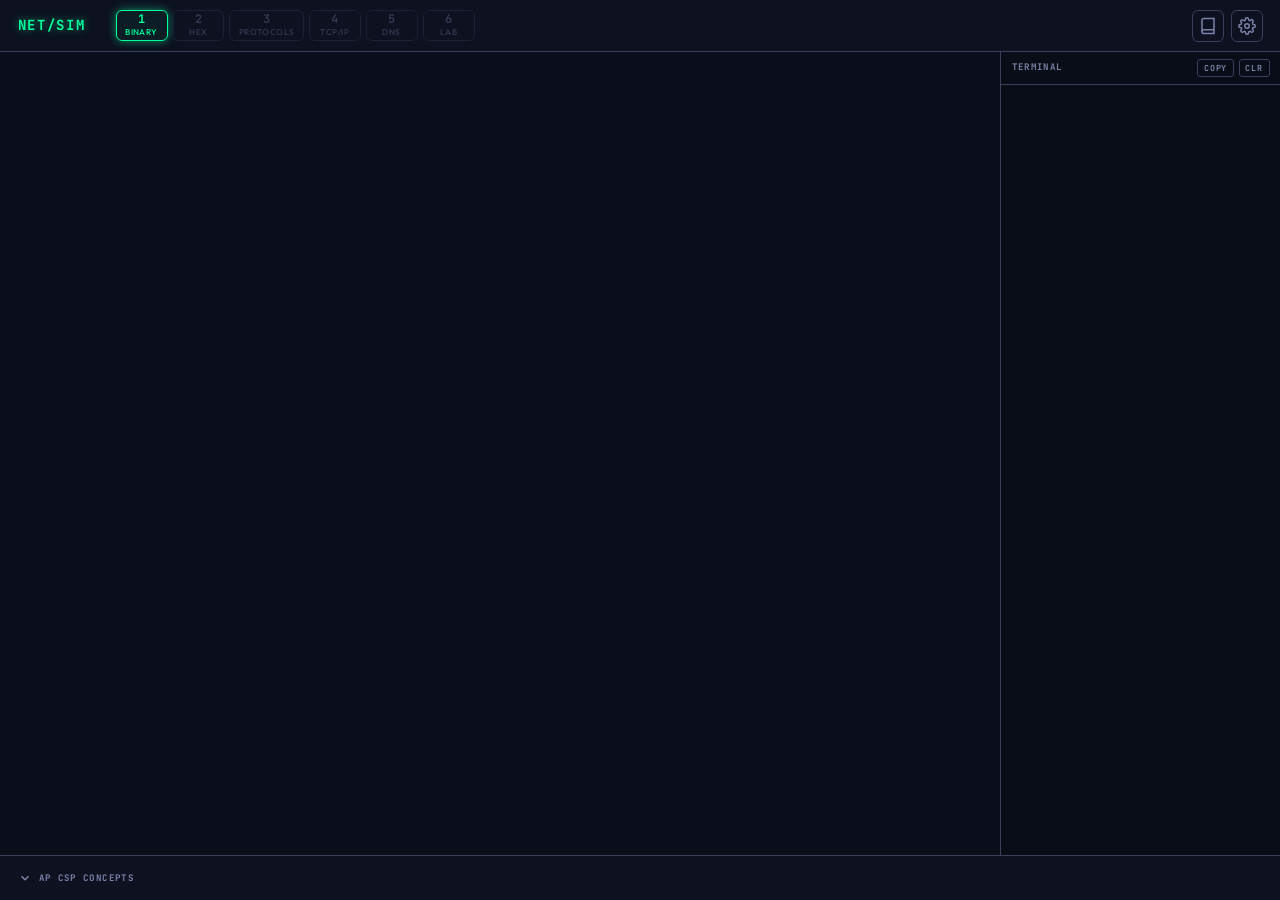
==== index.html @ 700b933f "first commit" ====
<!DOCTYPE html>
<html lang="en">
<head>
  <meta charset="UTF-8" />
  <meta name="viewport" content="width=device-width, initial-scale=1.0" />
  <title>NET/SIM — AP CSP Internet Simulator</title>
  <link rel="preconnect" href="https://fonts.googleapis.com" />
  <link rel="preconnect" href="https://fonts.gstatic.com" crossorigin />
  <link href="https://fonts.googleapis.com/css2?family=JetBrains+Mono:wght@400;500;700&family=Outfit:wght@400;500;600;700&display=swap" rel="stylesheet" />
  <link rel="stylesheet" href="styles/base.css" />
  <link rel="stylesheet" href="styles/layout.css" />
  <link rel="stylesheet" href="styles/components.css" />
  <link rel="stylesheet" href="styles/levels.css" />
</head>
<body>

  <!-- ── TOP NAV ───────────────────────────────────────────── -->
  <header id="app-nav">
    <div class="nav-brand">NET/SIM</div>

    <nav class="level-nav" aria-label="Levels">
      <button class="level-btn active" data-level="1" aria-label="Level 1: Binary Wire">
        <span class="level-num">1</span>
        <span class="level-name">Binary</span>
      </button>
      <button class="level-btn locked" data-level="2" aria-label="Level 2: Hex Encoding">
        <span class="level-num">2</span>
        <span class="level-name">Hex</span>
      </button>
      <button class="level-btn locked" data-level="3" aria-label="Level 3: Protocols">
        <span class="level-num">3</span>
        <span class="level-name">Protocols</span>
      </button>
      <button class="level-btn locked" data-level="4" aria-label="Level 4: TCP/IP">
        <span class="level-num">4</span>
        <span class="level-name">TCP/IP</span>
      </button>
      <button class="level-btn locked" data-level="5" aria-label="Level 5: DNS">
        <span class="level-num">5</span>
        <span class="level-name">DNS</span>
      </button>
      <button class="level-btn locked" data-level="6" aria-label="Level 6: Multiplayer Lab">
        <span class="level-num">6</span>
        <span class="level-name">Lab</span>
      </button>
    </nav>

    <div class="nav-actions">
      <button id="glossary-btn" class="icon-btn" title="AP Vocabulary Glossary" aria-label="Open glossary">
        <svg width="18" height="18" viewBox="0 0 24 24" fill="none" stroke="currentColor" stroke-width="2">
          <path d="M4 19.5A2.5 2.5 0 0 1 6.5 17H20"/>
          <path d="M6.5 2H20v20H6.5A2.5 2.5 0 0 1 4 19.5v-15A2.5 2.5 0 0 1 6.5 2z"/>
        </svg>
      </button>
      <button id="settings-btn" class="icon-btn" title="Settings" aria-label="Open settings">
        <svg width="18" height="18" viewBox="0 0 24 24" fill="none" stroke="currentColor" stroke-width="2">
          <circle cx="12" cy="12" r="3"/>
          <path d="M19.4 15a1.65 1.65 0 0 0 .33 1.82l.06.06a2 2 0 0 1-2.83 2.83l-.06-.06a1.65 1.65 0 0 0-1.82-.33 1.65 1.65 0 0 0-1 1.51V21a2 2 0 0 1-4 0v-.09A1.65 1.65 0 0 0 9 19.4a1.65 1.65 0 0 0-1.82.33l-.06.06a2 2 0 0 1-2.83-2.83l.06-.06A1.65 1.65 0 0 0 4.68 15a1.65 1.65 0 0 0-1.51-1H3a2 2 0 0 1 0-4h.09A1.65 1.65 0 0 0 4.6 9a1.65 1.65 0 0 0-.33-1.82l-.06-.06a2 2 0 0 1 2.83-2.83l.06.06A1.65 1.65 0 0 0 9 4.68a1.65 1.65 0 0 0 1-1.51V3a2 2 0 0 1 4 0v.09a1.65 1.65 0 0 0 1 1.51 1.65 1.65 0 0 0 1.82-.33l.06-.06a2 2 0 0 1 2.83 2.83l-.06.06A1.65 1.65 0 0 0 19.4 9a1.65 1.65 0 0 0 1.51 1H21a2 2 0 0 1 0 4h-.09a1.65 1.65 0 0 0-1.51 1z"/>
        </svg>
      </button>
    </div>
  </header>

  <!-- ── MAIN AREA ──────────────────────────────────────────── -->
  <main id="app-main">

    <!-- Level canvas — level modules render into this -->
    <section id="level-canvas" aria-live="polite"></section>

    <!-- Terminal panel -->
    <aside id="terminal-panel" aria-label="Event terminal">
      <div class="terminal-header">
        <span class="terminal-title">TERMINAL</span>
        <div class="terminal-actions">
          <button id="terminal-copy" class="term-btn" title="Copy log" aria-label="Copy terminal log">COPY</button>
          <button id="terminal-clear" class="term-btn" title="Clear log" aria-label="Clear terminal log">CLR</button>
        </div>
      </div>
      <div id="terminal-output" role="log" aria-live="polite" aria-label="Terminal output"></div>
    </aside>

  </main>

  <!-- ── CONCEPT PANEL ──────────────────────────────────────── -->
  <footer id="concept-panel" aria-label="AP CSP Concepts">
    <button id="concept-toggle" aria-expanded="false" aria-controls="concept-body">
      <svg class="chevron" width="14" height="14" viewBox="0 0 24 24" fill="none" stroke="currentColor" stroke-width="2.5">
        <polyline points="6 9 12 15 18 9"/>
      </svg>
      <span>AP CSP CONCEPTS</span>
    </button>
    <div id="concept-body" hidden>
      <div id="concept-content"></div>
      <div id="reflection-prompt" hidden>
        <div class="reflection-label">REFLECTION</div>
        <p id="reflection-text"></p>
      </div>
    </div>
  </footer>

  <!-- ── GLOSSARY MODAL ─────────────────────────────────────── -->
  <div id="glossary-modal" class="modal" role="dialog" aria-modal="true" aria-label="AP Vocabulary Glossary" hidden>
    <div class="modal-backdrop"></div>
    <div class="modal-box">
      <div class="modal-header">
        <h2>AP VOCAB GLOSSARY</h2>
        <button class="modal-close" aria-label="Close glossary">&times;</button>
      </div>
      <div class="modal-search">
        <input type="search" id="glossary-search" placeholder="Search terms..." autocomplete="off" />
      </div>
      <div id="glossary-list" class="glossary-list"></div>
    </div>
  </div>

  <!-- ── SETTINGS MODAL ────────────────────────────────────── -->
  <div id="settings-modal" class="modal" role="dialog" aria-modal="true" aria-label="Settings" hidden>
    <div class="modal-backdrop"></div>
    <div class="modal-box modal-box--sm">
      <div class="modal-header">
        <h2>SETTINGS</h2>
        <button class="modal-close" aria-label="Close settings">&times;</button>
      </div>
      <div class="settings-body">
        <div class="settings-row">
          <div>
            <div class="settings-label">Reset Progress</div>
            <div class="settings-desc">Clears all completed levels and returns to Level 1. Cannot be undone.</div>
          </div>
          <button id="reset-progress-btn" class="btn btn--danger">Reset</button>
        </div>
      </div>
    </div>
  </div>

  <!-- ── LEVEL 6 JOIN MODAL ─────────────────────────────────── -->
  <div id="join-modal" class="modal" role="dialog" aria-modal="true" aria-label="Join Room" hidden>
    <div class="modal-backdrop"></div>
    <div class="modal-box modal-box--sm">
      <div class="modal-header">
        <h2>JOIN ROOM</h2>
      </div>
      <div class="settings-body">
        <label class="field-label" for="join-name">Display Name</label>
        <input type="text" id="join-name" class="field-input" placeholder="Your name" maxlength="20" autocomplete="off" />
        <label class="field-label" for="join-code">Room Code</label>
        <input type="text" id="join-code" class="field-input" placeholder="Enter code from board" maxlength="10" autocomplete="off" style="text-transform:uppercase" />
        <button id="join-submit" class="btn btn--primary" style="margin-top:1rem;width:100%">Join Room</button>
        <p id="join-error" class="field-error" hidden></p>
      </div>
    </div>
  </div>

  <script type="module" src="js/app.js"></script>
</body>
</html>
---- styles/base.css ----
/* ── CSS Custom Properties ──────────────────────────────── */
:root {
  /* Colors */
  --bg:          #0a0e1a;
  --green:       #00ff9d;
  --blue:        #00b4ff;
  --red:         #ff4d6d;
  --amber:       #ffb347;
  --yellow:      #ffe066;
  --gray-muted:  #3a3f5c;
  --text:        #e8eaf6;
  --text-muted:  #7b82a8;

  /* Glow variants */
  --green-glow:  0 0 8px #00ff9d88;
  --blue-glow:   0 0 8px #00b4ff88;
  --red-glow:    0 0 8px #ff4d6d88;

  /* Typography */
  --font-mono: 'JetBrains Mono', 'Courier New', monospace;
  --font-ui:   'Outfit', system-ui, sans-serif;

  /* Spacing */
  --nav-h:      52px;
  --term-w:     280px;
  --concept-h:  44px;   /* collapsed height */
  --radius:     6px;
  --radius-lg:  10px;
}

/* ── Reset ───────────────────────────────────────────────── */
*, *::before, *::after { box-sizing: border-box; margin: 0; padding: 0; }

html, body {
  height: 100%;
  background: var(--bg);
  color: var(--text);
  font-family: var(--font-ui);
  font-size: 14px;
  line-height: 1.5;
  overflow: hidden;
}

button {
  font-family: var(--font-ui);
  cursor: pointer;
  border: none;
  background: none;
  color: inherit;
}

input, textarea, select {
  font-family: var(--font-mono);
  color: var(--text);
  background: transparent;
  border: none;
  outline: none;
}

input::placeholder { color: var(--text-muted); }

svg { display: block; }

/* ── Scrollbar ──────────────────────────────────────────── */
::-webkit-scrollbar { width: 6px; height: 6px; }
::-webkit-scrollbar-track { background: transparent; }
::-webkit-scrollbar-thumb { background: var(--gray-muted); border-radius: 3px; }
::-webkit-scrollbar-thumb:hover { background: var(--text-muted); }

/* ── Focus visible ───────────────────────────────────────── */
:focus-visible {
  outline: 2px solid var(--blue);
  outline-offset: 2px;
}
---- styles/layout.css ----
/* ── App Shell Grid ──────────────────────────────────────── */

#app-nav {
  position: fixed;
  top: 0; left: 0; right: 0;
  height: var(--nav-h);
  z-index: 100;
  display: flex;
  align-items: center;
  gap: 1rem;
  padding: 0 1.25rem;
  background: #0d1120;
  border-bottom: 1px solid var(--gray-muted);
}

.nav-brand {
  font-family: var(--font-mono);
  font-size: 1rem;
  font-weight: 700;
  color: var(--green);
  letter-spacing: 0.12em;
  text-shadow: var(--green-glow);
  white-space: nowrap;
  min-width: 6rem;
}

/* ── Level nav buttons ──────────────────────────────────── */
.level-nav {
  display: flex;
  gap: 0.35rem;
  flex: 1;
}

.level-btn {
  display: flex;
  flex-direction: column;
  align-items: center;
  justify-content: center;
  gap: 1px;
  padding: 0.25rem 0.6rem;
  border-radius: var(--radius);
  border: 1px solid var(--gray-muted);
  background: transparent;
  transition: border-color 0.15s, background 0.15s, color 0.15s;
  min-width: 52px;
  color: var(--text-muted);
}

.level-btn .level-num {
  font-family: var(--font-mono);
  font-size: 0.85rem;
  font-weight: 700;
  line-height: 1;
}

.level-btn .level-name {
  font-size: 0.6rem;
  font-weight: 500;
  letter-spacing: 0.05em;
  text-transform: uppercase;
}

.level-btn.locked {
  opacity: 0.35;
  cursor: not-allowed;
}

.level-btn.unlocked {
  color: var(--text);
  border-color: #4a5080;
}

.level-btn.unlocked:hover {
  border-color: var(--blue);
  color: var(--blue);
  background: #00b4ff0f;
}

.level-btn.active {
  color: var(--green);
  border-color: var(--green);
  background: #00ff9d0d;
  box-shadow: var(--green-glow);
}

.level-btn.completed .level-num::after {
  content: '✓';
  font-size: 0.55rem;
  vertical-align: super;
  margin-left: 1px;
  color: var(--green);
}

/* ── Nav actions ────────────────────────────────────────── */
.nav-actions {
  display: flex;
  align-items: center;
  gap: 0.5rem;
  margin-left: auto;
}

.icon-btn {
  display: flex;
  align-items: center;
  justify-content: center;
  width: 32px; height: 32px;
  border-radius: var(--radius);
  border: 1px solid var(--gray-muted);
  color: var(--text-muted);
  transition: border-color 0.15s, color 0.15s;
}

.icon-btn:hover {
  border-color: var(--blue);
  color: var(--blue);
}

/* ── Main area ──────────────────────────────────────────── */
#app-main {
  position: fixed;
  top: var(--nav-h);
  left: 0; right: 0;
  bottom: var(--concept-h);
  display: grid;
  grid-template-columns: 1fr var(--term-w);
}

/* ── Level canvas ───────────────────────────────────────── */
#level-canvas {
  overflow: auto;
  padding: 1.5rem;
  display: flex;
  flex-direction: column;
  min-width: 0;
}

/* ── Terminal panel ─────────────────────────────────────── */
#terminal-panel {
  display: flex;
  flex-direction: column;
  border-left: 1px solid var(--gray-muted);
  background: #090d17;
  overflow: hidden;
}

.terminal-header {
  display: flex;
  align-items: center;
  justify-content: space-between;
  padding: 0.5rem 0.75rem;
  border-bottom: 1px solid var(--gray-muted);
  flex-shrink: 0;
}

.terminal-title {
  font-family: var(--font-mono);
  font-size: 0.65rem;
  font-weight: 700;
  letter-spacing: 0.15em;
  color: var(--text-muted);
}

.terminal-actions {
  display: flex;
  gap: 0.35rem;
}

.term-btn {
  font-family: var(--font-mono);
  font-size: 0.6rem;
  font-weight: 700;
  letter-spacing: 0.1em;
  color: var(--text-muted);
  padding: 0.15rem 0.4rem;
  border-radius: 3px;
  border: 1px solid var(--gray-muted);
  transition: color 0.15s, border-color 0.15s;
}

.term-btn:hover {
  color: var(--text);
  border-color: var(--text-muted);
}

#terminal-output {
  flex: 1;
  overflow-y: auto;
  padding: 0.5rem 0;
  font-family: var(--font-mono);
  font-size: 0.72rem;
  line-height: 1.6;
}

.term-line {
  padding: 0.05rem 0.75rem;
  display: flex;
  gap: 0.5rem;
  align-items: baseline;
}

.term-line--success { color: var(--green); }
.term-line--info    { color: var(--blue); }
.term-line--warn    { color: var(--yellow); }
.term-line--error   { color: var(--red); }
.term-line--muted   { color: var(--text-muted); }

.term-ts {
  color: var(--gray-muted);
  flex-shrink: 0;
  font-size: 0.65rem;
}

/* ── Concept panel (footer) ─────────────────────────────── */
#concept-panel {
  position: fixed;
  bottom: 0; left: 0; right: 0;
  z-index: 90;
  background: #0d1120;
  border-top: 1px solid var(--gray-muted);
  transition: height 0.2s ease;
}

#concept-toggle {
  display: flex;
  align-items: center;
  gap: 0.5rem;
  width: 100%;
  height: var(--concept-h);
  padding: 0 1.25rem;
  font-family: var(--font-mono);
  font-size: 0.65rem;
  font-weight: 700;
  letter-spacing: 0.15em;
  color: var(--text-muted);
  transition: color 0.15s;
}

#concept-toggle:hover { color: var(--text); }

#concept-toggle .chevron {
  transition: transform 0.2s ease;
  flex-shrink: 0;
}

#concept-toggle[aria-expanded="true"] .chevron {
  transform: rotate(180deg);
}

#concept-body {
  padding: 0.75rem 1.25rem 1rem;
  max-height: 240px;
  overflow-y: auto;
  border-top: 1px solid var(--gray-muted);
}

#concept-content {
  display: flex;
  flex-direction: column;
  gap: 0.35rem;
}

.concept-ek {
  display: flex;
  gap: 0.75rem;
  align-items: baseline;
}

.concept-ek-code {
  font-family: var(--font-mono);
  font-size: 0.65rem;
  font-weight: 700;
  color: var(--blue);
  white-space: nowrap;
  flex-shrink: 0;
  min-width: 7rem;
}

.concept-ek-text {
  font-size: 0.8rem;
  color: var(--text-muted);
}

#reflection-prompt {
  margin-top: 1rem;
  padding: 0.75rem 1rem;
  border-left: 3px solid var(--green);
  background: #00ff9d08;
  border-radius: 0 var(--radius) var(--radius) 0;
}

.reflection-label {
  font-family: var(--font-mono);
  font-size: 0.6rem;
  font-weight: 700;
  letter-spacing: 0.15em;
  color: var(--green);
  margin-bottom: 0.35rem;
}

#reflection-text {
  font-size: 0.82rem;
  color: var(--text);
  line-height: 1.55;
}
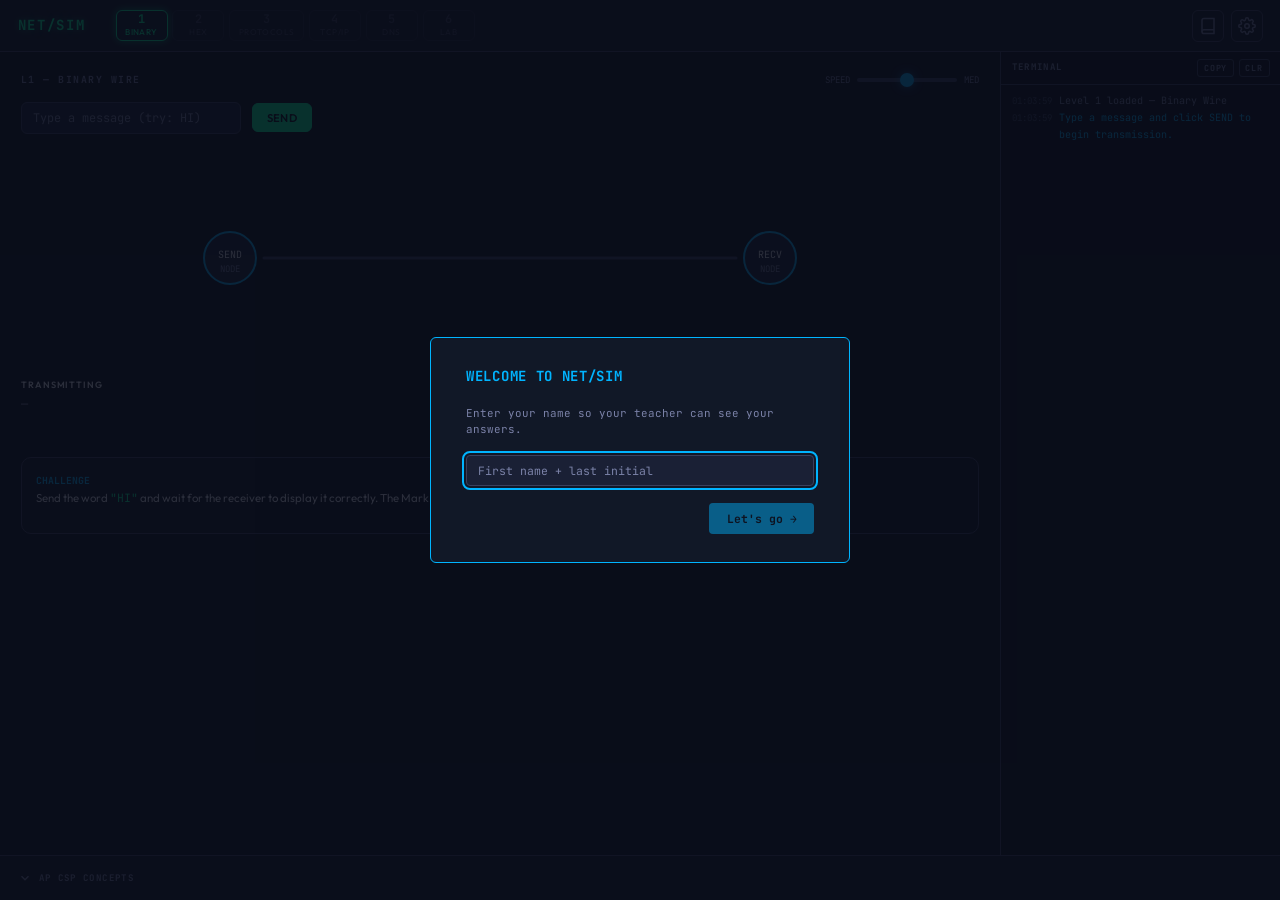
==== commit fe974804: "Add dashboard password protection and enhance user identity management - Introduced a password requi" ====
--- a/index.html
+++ b/index.html
@@ -124,6 +124,20 @@
       <div class="settings-body">
         <div class="settings-row">
           <div>
+            <div class="settings-label">Your Name</div>
+            <div class="settings-desc">Shown to your teacher alongside your answers.</div>
+          </div>
+          <div style="display:flex;gap:0.5rem;align-items:center">
+            <input id="settings-name-input" type="text" maxlength="32"
+              placeholder="First name + last initial"
+              style="background:#1a2035;border:1px solid var(--gray-muted);border-radius:4px;
+                     padding:0.35rem 0.6rem;color:var(--text);font-family:var(--font-mono);
+                     font-size:0.75rem;width:160px" />
+            <button id="update-name-btn" class="btn">Update</button>
+          </div>
+        </div>
+        <div class="settings-row">
+          <div>
             <div class="settings-label">Reset Progress</div>
             <div class="settings-desc">Clears all completed levels and returns to Level 1. Cannot be undone.</div>
           </div>
--- a/styles/components.css
+++ b/styles/components.css
@@ -0,0 +1,527 @@
+/* ── Buttons ─────────────────────────────────────────────── */
+.btn {
+  font-family: var(--font-ui);
+  font-size: 0.8rem;
+  font-weight: 600;
+  letter-spacing: 0.04em;
+  padding: 0.45rem 1rem;
+  border-radius: var(--radius);
+  border: 1px solid transparent;
+  transition: background 0.15s, border-color 0.15s, box-shadow 0.15s, opacity 0.15s;
+}
+
+.btn--primary {
+  background: var(--green);
+  color: #0a0e1a;
+  border-color: var(--green);
+}
+.btn--primary:hover {
+  background: #33ffb4;
+  box-shadow: var(--green-glow);
+}
+
+.btn--secondary {
+  background: transparent;
+  color: var(--blue);
+  border-color: var(--blue);
+}
+.btn--secondary:hover {
+  background: #00b4ff0f;
+  box-shadow: var(--blue-glow);
+}
+
+.btn--danger {
+  background: transparent;
+  color: var(--red);
+  border-color: var(--red);
+}
+.btn--danger:hover {
+  background: #ff4d6d0f;
+  box-shadow: var(--red-glow);
+}
+
+.btn--ghost {
+  background: transparent;
+  color: var(--text-muted);
+  border-color: var(--gray-muted);
+}
+.btn--ghost:hover {
+  color: var(--text);
+  border-color: var(--text-muted);
+}
+
+.btn:disabled {
+  opacity: 0.35;
+  cursor: not-allowed;
+  pointer-events: none;
+}
+
+/* ── Modals ──────────────────────────────────────────────── */
+.modal {
+  position: fixed;
+  inset: 0;
+  z-index: 200;
+  display: flex;
+  align-items: center;
+  justify-content: center;
+}
+
+.modal[hidden] { display: none; }
+
+.modal-backdrop {
+  position: absolute;
+  inset: 0;
+  background: #00000088;
+  backdrop-filter: blur(3px);
+}
+
+.modal-box {
+  position: relative;
+  z-index: 1;
+  background: #111827;
+  border: 1px solid var(--gray-muted);
+  border-radius: var(--radius-lg);
+  width: min(90vw, 680px);
+  max-height: 80vh;
+  display: flex;
+  flex-direction: column;
+  overflow: hidden;
+}
+
+.modal-box--sm {
+  width: min(90vw, 400px);
+}
+
+.modal-header {
+  display: flex;
+  align-items: center;
+  justify-content: space-between;
+  padding: 1rem 1.25rem 0.75rem;
+  border-bottom: 1px solid var(--gray-muted);
+  flex-shrink: 0;
+}
+
+.modal-header h2 {
+  font-family: var(--font-mono);
+  font-size: 0.8rem;
+  font-weight: 700;
+  letter-spacing: 0.15em;
+  color: var(--text);
+}
+
+.modal-close {
+  font-size: 1.4rem;
+  color: var(--text-muted);
+  line-height: 1;
+  transition: color 0.15s;
+}
+.modal-close:hover { color: var(--text); }
+
+/* ── Glossary modal ─────────────────────────────────────── */
+.modal-search {
+  padding: 0.75rem 1.25rem;
+  border-bottom: 1px solid var(--gray-muted);
+  flex-shrink: 0;
+}
+
+.modal-search input {
+  width: 100%;
+  background: #1a2035;
+  border: 1px solid var(--gray-muted);
+  border-radius: var(--radius);
+  padding: 0.45rem 0.75rem;
+  font-family: var(--font-mono);
+  font-size: 0.8rem;
+  color: var(--text);
+  transition: border-color 0.15s;
+}
+.modal-search input:focus { border-color: var(--blue); }
+
+.glossary-list {
+  overflow-y: auto;
+  padding: 0.75rem 0;
+  flex: 1;
+}
+
+.glossary-item {
+  padding: 0.6rem 1.25rem;
+  border-bottom: 1px solid #1e2540;
+  transition: background 0.1s;
+}
+.glossary-item:last-child { border-bottom: none; }
+.glossary-item:hover { background: #141b2d; }
+
+.glossary-term {
+  font-family: var(--font-mono);
+  font-size: 0.78rem;
+  font-weight: 700;
+  color: var(--green);
+  margin-bottom: 0.2rem;
+}
+
+.glossary-def {
+  font-size: 0.78rem;
+  color: var(--text-muted);
+  line-height: 1.5;
+}
+
+.glossary-level {
+  font-family: var(--font-mono);
+  font-size: 0.6rem;
+  color: var(--blue);
+  margin-top: 0.25rem;
+}
+
+/* ── Settings body ──────────────────────────────────────── */
+.settings-body {
+  padding: 1rem 1.25rem 1.25rem;
+  display: flex;
+  flex-direction: column;
+  gap: 0.75rem;
+}
+
+.settings-row {
+  display: flex;
+  align-items: center;
+  justify-content: space-between;
+  gap: 1rem;
+}
+
+.settings-label {
+  font-size: 0.82rem;
+  font-weight: 600;
+  color: var(--text);
+  margin-bottom: 0.2rem;
+}
+
+.settings-desc {
+  font-size: 0.75rem;
+  color: var(--text-muted);
+  line-height: 1.45;
+}
+
+/* ── Form fields ────────────────────────────────────────── */
+.field-label {
+  display: block;
+  font-family: var(--font-mono);
+  font-size: 0.65rem;
+  font-weight: 700;
+  letter-spacing: 0.12em;
+  color: var(--text-muted);
+  margin-bottom: 0.3rem;
+  text-transform: uppercase;
+}
+
+.field-input {
+  width: 100%;
+  background: #1a2035;
+  border: 1px solid var(--gray-muted);
+  border-radius: var(--radius);
+  padding: 0.5rem 0.75rem;
+  font-family: var(--font-mono);
+  font-size: 0.85rem;
+  color: var(--text);
+  transition: border-color 0.15s;
+}
+.field-input:focus { border-color: var(--blue); outline: none; }
+
+.field-error {
+  font-family: var(--font-mono);
+  font-size: 0.72rem;
+  color: var(--red);
+  margin-top: 0.25rem;
+}
+
+/* ── Level control strip ────────────────────────────────── */
+.level-controls {
+  display: flex;
+  align-items: center;
+  gap: 0.75rem;
+  flex-wrap: wrap;
+  margin-bottom: 1rem;
+}
+
+.level-title {
+  font-family: var(--font-mono);
+  font-size: 0.7rem;
+  font-weight: 700;
+  letter-spacing: 0.15em;
+  color: var(--text-muted);
+  text-transform: uppercase;
+  flex: 1;
+}
+
+/* ── Challenge answer box ───────────────────────────────── */
+.challenge-box {
+  margin-top: 1rem;
+  padding: 1rem;
+  border: 1px solid var(--gray-muted);
+  border-radius: var(--radius-lg);
+  background: #0d1220;
+}
+
+.challenge-prompt {
+  font-size: 0.82rem;
+  color: var(--text);
+  margin-bottom: 0.75rem;
+  line-height: 1.55;
+}
+
+.challenge-textarea {
+  width: 100%;
+  min-height: 80px;
+  resize: vertical;
+  background: #1a2035;
+  border: 1px solid var(--gray-muted);
+  border-radius: var(--radius);
+  padding: 0.6rem 0.75rem;
+  font-family: var(--font-mono);
+  font-size: 0.78rem;
+  color: var(--text);
+  line-height: 1.5;
+  transition: border-color 0.15s;
+}
+.challenge-textarea:focus { border-color: var(--blue); outline: none; }
+
+.challenge-actions {
+  display: flex;
+  align-items: center;
+  gap: 0.75rem;
+  margin-top: 0.75rem;
+}
+
+.challenge-feedback {
+  font-family: var(--font-mono);
+  font-size: 0.72rem;
+}
+.challenge-feedback--ok  { color: var(--green); }
+.challenge-feedback--err { color: var(--red); }
+
+/* ── Speed slider ───────────────────────────────────────── */
+.speed-control {
+  display: flex;
+  align-items: center;
+  gap: 0.5rem;
+}
+
+.speed-label {
+  font-family: var(--font-mono);
+  font-size: 0.65rem;
+  color: var(--text-muted);
+  white-space: nowrap;
+}
+
+input[type="range"] {
+  -webkit-appearance: none;
+  appearance: none;
+  width: 100px;
+  height: 4px;
+  background: var(--gray-muted);
+  border-radius: 2px;
+  outline: none;
+}
+input[type="range"]::-webkit-slider-thumb {
+  -webkit-appearance: none;
+  width: 14px; height: 14px;
+  border-radius: 50%;
+  background: var(--blue);
+  cursor: pointer;
+  box-shadow: var(--blue-glow);
+}
+
+/* ── Mark complete banner ───────────────────────────────── */
+.complete-banner {
+  display: flex;
+  align-items: center;
+  gap: 0.75rem;
+  padding: 0.75rem 1rem;
+  background: #00ff9d10;
+  border: 1px solid var(--green);
+  border-radius: var(--radius-lg);
+  margin-top: 1rem;
+}
+
+.complete-banner-icon {
+  font-size: 1.1rem;
+  color: var(--green);
+  flex-shrink: 0;
+}
+
+.complete-banner-text {
+  font-family: var(--font-mono);
+  font-size: 0.75rem;
+  font-weight: 700;
+  color: var(--green);
+  letter-spacing: 0.08em;
+}
+
+/* ── Callout ─────────────────────────────────────────────── */
+.callout {
+  padding: 0.6rem 0.85rem;
+  border-radius: var(--radius);
+  font-family: var(--font-mono);
+  font-size: 0.72rem;
+  line-height: 1.5;
+  border: 1px solid;
+}
+.callout--blue  { color: var(--blue);  border-color: var(--blue);  background: #00b4ff08; }
+.callout--green { color: var(--green); border-color: var(--green); background: #00ff9d08; }
+.callout--red   { color: var(--red);   border-color: var(--red);   background: #ff4d6d08; }
+.callout--amber { color: var(--amber); border-color: var(--amber); background: #ffb34708; }
+
+/* ── Checkbox ────────────────────────────────────────────── */
+.checkbox-label {
+  display: flex;
+  align-items: center;
+  gap: 0.5rem;
+  font-family: var(--font-mono);
+  font-size: 0.75rem;
+  color: var(--text);
+  cursor: pointer;
+  user-select: none;
+}
+
+input[type="checkbox"] {
+  -webkit-appearance: none;
+  appearance: none;
+  width: 14px; height: 14px;
+  border: 1px solid var(--gray-muted);
+  border-radius: 3px;
+  background: transparent;
+  cursor: pointer;
+  flex-shrink: 0;
+  position: relative;
+  transition: border-color 0.15s, background 0.15s;
+}
+
+input[type="checkbox"]:checked {
+  background: var(--blue);
+  border-color: var(--blue);
+}
+
+input[type="checkbox"]:checked::after {
+  content: '';
+  position: absolute;
+  left: 3px; top: 1px;
+  width: 6px; height: 9px;
+  border: 2px solid #0a0e1a;
+  border-top: none;
+  border-left: none;
+  transform: rotate(45deg);
+}
+
+/* ── Conversion table (L2/L3) ───────────────────────────── */
+.conv-table {
+  font-family: var(--font-mono);
+  font-size: 0.72rem;
+  border-collapse: collapse;
+  width: 100%;
+}
+
+.conv-table th {
+  padding: 0.35rem 0.75rem;
+  font-size: 0.6rem;
+  letter-spacing: 0.12em;
+  color: var(--text-muted);
+  text-transform: uppercase;
+  border-bottom: 1px solid var(--gray-muted);
+  text-align: left;
+}
+
+.conv-table td {
+  padding: 0.3rem 0.75rem;
+  border-bottom: 1px solid #1e2540;
+}
+
+.conv-table tr:last-child td { border-bottom: none; }
+.conv-table tr:hover td { background: #141b2d; }
+
+.conv-char { color: var(--text); }
+.conv-bin  { color: var(--blue); }
+.conv-hex  { color: var(--green); }
+.conv-dec  { color: var(--amber); }
+
+/* ── Presence list (L6) ─────────────────────────────────── */
+.presence-list {
+  display: flex;
+  flex-direction: column;
+  gap: 0.35rem;
+  padding: 0.5rem 0;
+}
+
+.presence-item {
+  display: flex;
+  align-items: center;
+  gap: 0.5rem;
+  padding: 0.3rem 0.75rem;
+  font-size: 0.75rem;
+}
+
+.presence-dot {
+  width: 7px; height: 7px;
+  border-radius: 50%;
+  background: var(--green);
+  box-shadow: var(--green-glow);
+  flex-shrink: 0;
+}
+.presence-dot--away { background: var(--yellow); box-shadow: none; }
+
+/* ── Node type selector (L6) ────────────────────────────── */
+.node-type-menu {
+  position: absolute;
+  z-index: 50;
+  background: #111827;
+  border: 1px solid var(--gray-muted);
+  border-radius: var(--radius-lg);
+  padding: 0.4rem;
+  display: flex;
+  flex-direction: column;
+  gap: 0.2rem;
+  min-width: 150px;
+  box-shadow: 0 8px 24px #00000066;
+}
+
+.node-type-opt {
+  display: flex;
+  align-items: center;
+  gap: 0.6rem;
+  padding: 0.45rem 0.75rem;
+  border-radius: var(--radius);
+  font-size: 0.78rem;
+  color: var(--text);
+  transition: background 0.1s;
+  cursor: pointer;
+}
+.node-type-opt:hover { background: #1e2849; }
+
+.node-type-icon {
+  font-size: 0.9rem;
+  width: 1.2rem;
+  text-align: center;
+}
+
+/* ── Context menu (L6) ──────────────────────────────────── */
+.ctx-menu {
+  position: absolute;
+  z-index: 60;
+  background: #111827;
+  border: 1px solid var(--gray-muted);
+  border-radius: var(--radius);
+  padding: 0.35rem;
+  min-width: 140px;
+  box-shadow: 0 8px 24px #00000066;
+}
+
+.ctx-item {
+  display: block;
+  width: 100%;
+  text-align: left;
+  padding: 0.4rem 0.75rem;
+  border-radius: 4px;
+  font-size: 0.78rem;
+  color: var(--text);
+  transition: background 0.1s;
+}
+.ctx-item:hover { background: #1e2849; }
+.ctx-item--danger { color: var(--red); }
+.ctx-item--danger:hover { background: #ff4d6d10; }
--- a/styles/levels.css
+++ b/styles/levels.css
@@ -0,0 +1,366 @@
+/* ── SVG Canvas ──────────────────────────────────────────── */
+.sim-svg {
+  width: 100%;
+  overflow: visible;
+  display: block;
+}
+
+/* ── Edges / wires ──────────────────────────────────────── */
+.edge {
+  stroke: var(--gray-muted);
+  stroke-linecap: round;
+  fill: none;
+  transition: stroke 0.3s;
+}
+
+.edge--active   { stroke: var(--green); }
+.edge--inactive { stroke: var(--gray-muted); }
+.edge--retrans  { stroke: var(--red); stroke-dasharray: 6 4; }
+.edge--low      { stroke-width: 1.5; }
+.edge--medium   { stroke-width: 2.5; }
+.edge--high     { stroke-width: 4; }
+
+.edge-hit-area {
+  stroke: transparent;
+  stroke-width: 16;
+  fill: none;
+  cursor: pointer;
+}
+
+/* Wire glow — applied briefly during L1 bit=1 transmission */
+.wire--glow {
+  stroke: var(--green);
+  filter: drop-shadow(0 0 4px var(--green));
+  transition: stroke 0.08s, filter 0.08s;
+}
+
+/* ── Nodes ───────────────────────────────────────────────── */
+.node-group { cursor: pointer; }
+
+/* Circle (end device) */
+.node-circle {
+  fill: #1a2035;
+  stroke: var(--blue);
+  stroke-width: 2;
+  transition: stroke 0.3s, fill 0.3s;
+  r: 26;
+}
+
+/* Hexagon (router) */
+.node-hex {
+  fill: #1a2035;
+  stroke: var(--blue);
+  stroke-width: 2;
+  transition: stroke 0.3s, fill 0.3s;
+}
+
+/* Diamond (DNS) */
+.node-diamond {
+  fill: #1a2035;
+  stroke: var(--blue);
+  stroke-width: 2;
+  transition: stroke 0.3s, fill 0.3s;
+}
+
+/* Rectangle (web server) */
+.node-rect {
+  fill: #1a2035;
+  stroke: var(--blue);
+  stroke-width: 2;
+  transition: stroke 0.3s, fill 0.3s;
+  rx: 5;
+}
+
+/* Active state */
+.node-group.node--active .node-circle,
+.node-group.node--active .node-hex,
+.node-group.node--active .node-diamond,
+.node-group.node--active .node-rect {
+  stroke: var(--green);
+  filter: drop-shadow(0 0 6px var(--green));
+}
+
+/* Killed state */
+.node-group.node--killed .node-circle,
+.node-group.node--killed .node-hex,
+.node-group.node--killed .node-diamond,
+.node-group.node--killed .node-rect {
+  fill: #2a0a10;
+  stroke: var(--red);
+}
+
+.node-group.node--killed .node-label {
+  fill: var(--red);
+}
+
+/* Kill X overlay */
+.node-kill-x {
+  stroke: var(--red);
+  stroke-width: 2.5;
+  opacity: 0;
+  transition: opacity 0.2s;
+}
+.node-group.node--killed .node-kill-x { opacity: 1; }
+
+/* Highlight (SPOF) */
+.node-group.node--spof .node-circle,
+.node-group.node--spof .node-hex {
+  stroke: var(--amber);
+  filter: drop-shadow(0 0 8px var(--amber));
+}
+
+/* Pulse animation for active nodes */
+@keyframes node-pulse {
+  0%   { opacity: 0.6; r: 30; }
+  100% { opacity: 0;   r: 42; }
+}
+
+.node-pulse-ring {
+  fill: none;
+  stroke: var(--green);
+  stroke-width: 1.5;
+  opacity: 0;
+  pointer-events: none;
+}
+
+.node-group.node--active .node-pulse-ring {
+  animation: node-pulse 1.8s ease-out infinite;
+}
+
+/* Node labels */
+.node-label {
+  fill: var(--text);
+  font-family: var(--font-mono);
+  font-size: 10px;
+  text-anchor: middle;
+  dominant-baseline: central;
+  pointer-events: none;
+  user-select: none;
+}
+
+.node-sublabel {
+  fill: var(--text-muted);
+  font-family: var(--font-mono);
+  font-size: 9px;
+  text-anchor: middle;
+  dominant-baseline: central;
+  pointer-events: none;
+  user-select: none;
+}
+
+/* ── Packets ──────────────────────────────────────────────── */
+.packet {
+  rx: 3;
+  width: 24px;
+  height: 24px;
+  transition: fill 0.1s;
+  pointer-events: none;
+}
+
+.packet--blue   { fill: var(--blue);  filter: drop-shadow(0 0 4px var(--blue)); }
+.packet--green  { fill: var(--green); filter: drop-shadow(0 0 4px var(--green)); }
+.packet--red    { fill: var(--red);   filter: drop-shadow(0 0 4px var(--red)); }
+.packet--yellow { fill: var(--yellow); filter: drop-shadow(0 0 4px var(--yellow)); }
+
+.packet-label {
+  fill: #0a0e1a;
+  font-family: var(--font-mono);
+  font-size: 7px;
+  font-weight: 700;
+  text-anchor: middle;
+  dominant-baseline: central;
+  pointer-events: none;
+  user-select: none;
+}
+
+/* Drop X animation */
+@keyframes packet-drop {
+  0%   { opacity: 1; transform: scale(1); }
+  50%  { opacity: 1; transform: scale(1.4); }
+  100% { opacity: 0; transform: scale(0.5); }
+}
+
+.packet-drop {
+  animation: packet-drop 0.45s ease-out forwards;
+}
+
+/* ── Flow dots on edges (L6) ────────────────────────────── */
+@keyframes flow-dot {
+  from { stroke-dashoffset: 20; }
+  to   { stroke-dashoffset: 0; }
+}
+
+.edge--flowing {
+  stroke-dasharray: 4 16;
+  animation: flow-dot 0.6s linear infinite;
+}
+
+/* ── Handshake callout overlay ──────────────────────────── */
+.handshake-callout {
+  position: absolute;
+  bottom: calc(100% + 8px);
+  left: 50%;
+  transform: translateX(-50%);
+  background: #0d1120;
+  border: 1px solid var(--blue);
+  border-radius: var(--radius);
+  padding: 0.5rem 0.75rem;
+  font-family: var(--font-mono);
+  font-size: 0.7rem;
+  color: var(--blue);
+  white-space: nowrap;
+  pointer-events: none;
+  z-index: 20;
+  opacity: 0;
+  transition: opacity 0.2s;
+}
+.handshake-callout.visible { opacity: 1; }
+
+/* ── Banner overlay (connection established, etc.) ──────── */
+.sim-banner {
+  position: absolute;
+  top: 50%;
+  left: 50%;
+  transform: translate(-50%, -50%);
+  background: #00ff9d15;
+  border: 1px solid var(--green);
+  border-radius: var(--radius-lg);
+  padding: 0.75rem 2rem;
+  font-family: var(--font-mono);
+  font-size: 0.8rem;
+  font-weight: 700;
+  color: var(--green);
+  letter-spacing: 0.08em;
+  text-align: center;
+  pointer-events: none;
+  z-index: 20;
+  animation: banner-in 0.3s ease-out;
+}
+
+@keyframes banner-in {
+  from { opacity: 0; transform: translate(-50%, -45%); }
+  to   { opacity: 1; transform: translate(-50%, -50%); }
+}
+
+/* ── Bit stream display (L1) ────────────────────────────── */
+.bit-stream {
+  font-family: var(--font-mono);
+  font-size: 0.85rem;
+  letter-spacing: 0.15em;
+  color: var(--text-muted);
+  min-height: 1.4em;
+  word-break: break-all;
+}
+
+.bit-stream .bit-1 { color: var(--green); }
+.bit-stream .bit-0 { color: var(--text-muted); }
+.bit-stream .bit-pending { color: var(--gray-muted); }
+
+/* ── Receiver panel ─────────────────────────────────────── */
+.receiver-display {
+  font-family: var(--font-mono);
+  font-size: 1.1rem;
+  color: var(--green);
+  letter-spacing: 0.1em;
+  min-height: 1.5em;
+  word-break: break-all;
+}
+
+/* ── DNS hop timing ─────────────────────────────────────── */
+.dns-hop-label {
+  font-family: var(--font-mono);
+  font-size: 9px;
+  fill: var(--text-muted);
+  text-anchor: middle;
+  pointer-events: none;
+}
+
+.dns-timing {
+  font-family: var(--font-mono);
+  font-size: 9px;
+  fill: var(--yellow);
+  text-anchor: middle;
+  pointer-events: none;
+}
+
+/* ── Fault tolerance result banner ──────────────────────── */
+.ft-banner--ok   { border-color: var(--green); background: #00ff9d10; color: var(--green); }
+.ft-banner--fail { border-color: var(--red);   background: #ff4d6d10; color: var(--red); }
+
+/* ── L6 canvas wrapper ──────────────────────────────────── */
+#l6-canvas-wrap {
+  position: relative;
+  flex: 1;
+  overflow: hidden;
+}
+
+#l6-svg {
+  width: 100%;
+  height: 100%;
+  cursor: crosshair;
+}
+
+/* Pending edge line (rubber-band) */
+#pending-edge {
+  stroke: var(--blue);
+  stroke-width: 1.5;
+  stroke-dasharray: 6 4;
+  pointer-events: none;
+}
+
+/* ── ASCII table overlay ────────────────────────────────── */
+.ascii-table-wrap {
+  max-height: 260px;
+  overflow-y: auto;
+  border: 1px solid var(--gray-muted);
+  border-radius: var(--radius-lg);
+  background: #090d17;
+}
+
+/* ── Packet reorder animation ───────────────────────────── */
+@keyframes packet-reorder {
+  0%   { transform: translateY(0); }
+  50%  { transform: translateY(-8px); }
+  100% { transform: translateY(0); }
+}
+
+.reordering { animation: packet-reorder 0.4s ease; }
+
+/* ── L4 reassembly display ──────────────────────────────── */
+.reassembly-grid {
+  display: grid;
+  grid-template-columns: repeat(4, 1fr);
+  gap: 0.5rem;
+  margin-top: 0.5rem;
+}
+
+.reassembly-slot {
+  display: flex;
+  flex-direction: column;
+  align-items: center;
+  gap: 0.25rem;
+  padding: 0.5rem;
+  border: 1px solid var(--gray-muted);
+  border-radius: var(--radius);
+  background: #0d1220;
+  min-height: 56px;
+}
+
+.reassembly-slot.filled {
+  border-color: var(--green);
+  background: #00ff9d08;
+}
+
+.reassembly-slot-num {
+  font-family: var(--font-mono);
+  font-size: 0.6rem;
+  color: var(--text-muted);
+}
+
+.reassembly-slot-content {
+  font-family: var(--font-mono);
+  font-size: 0.72rem;
+  color: var(--green);
+  word-break: break-all;
+  text-align: center;
+}
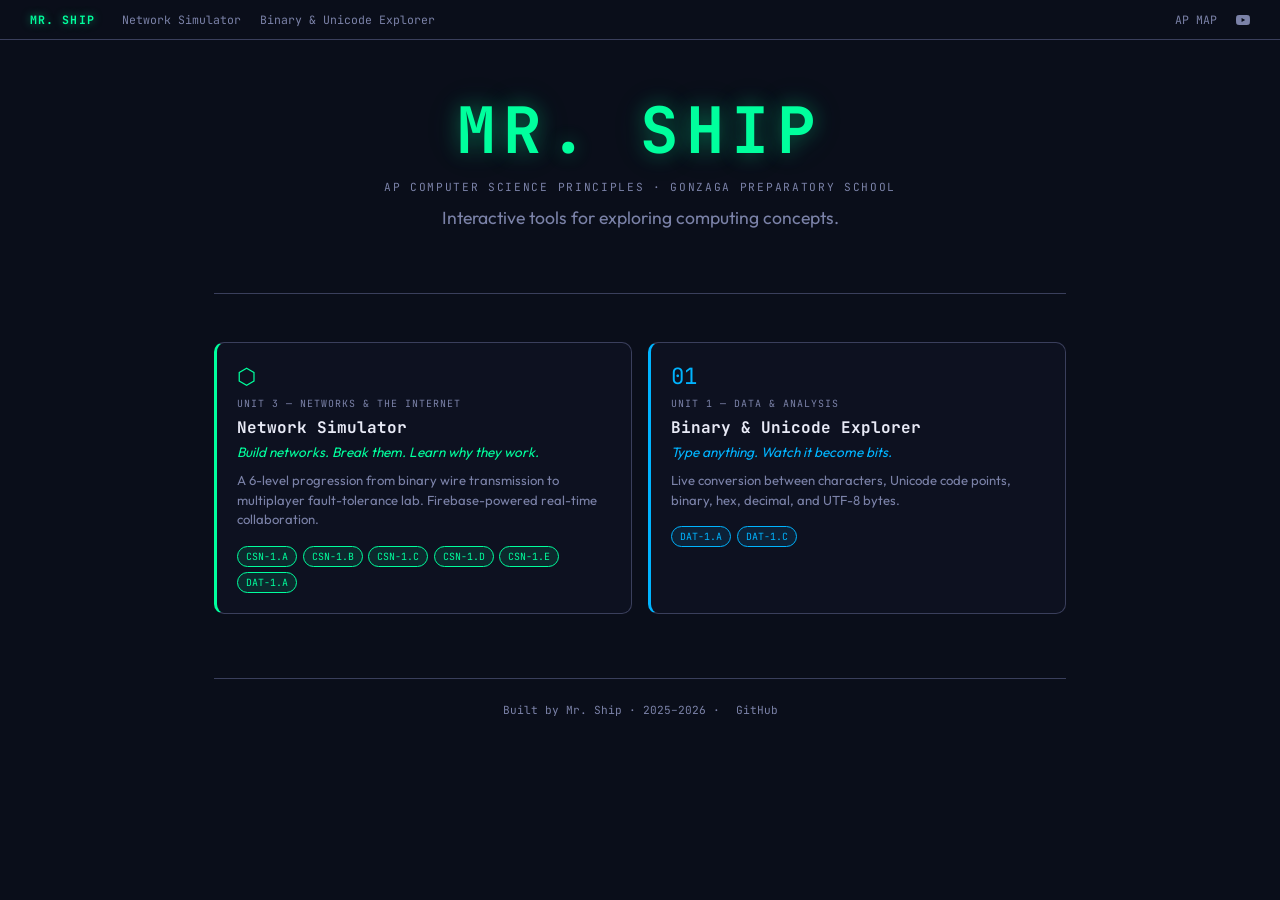
==== commit 1e7ba3b7: "feat: add network simulator and ASCII explorer tools - Implemented terminal output panel with loggin" ====
--- a/index.html
+++ b/index.html
@@ -2,169 +2,63 @@
 <html lang="en">
 <head>
   <meta charset="UTF-8" />
-  <meta name="viewport" content="width=device-width, initial-scale=1.0" />
-  <title>NET/SIM — AP CSP Internet Simulator</title>
+  <meta name="viewport" content="width=device-width, initial-scale=1" />
+  <title>MR. SHIP — AP CSP Tools</title>
   <link rel="preconnect" href="https://fonts.googleapis.com" />
   <link rel="preconnect" href="https://fonts.gstatic.com" crossorigin />
-  <link href="https://fonts.googleapis.com/css2?family=JetBrains+Mono:wght@400;500;700&family=Outfit:wght@400;500;600;700&display=swap" rel="stylesheet" />
-  <link rel="stylesheet" href="styles/base.css" />
-  <link rel="stylesheet" href="styles/layout.css" />
-  <link rel="stylesheet" href="styles/components.css" />
-  <link rel="stylesheet" href="styles/levels.css" />
+  <link href="https://fonts.googleapis.com/css2?family=JetBrains+Mono:wght@400;700&family=Outfit:wght@400;600;700&display=swap" rel="stylesheet" />
+  <link rel="stylesheet" href="/shared/hub.css" />
 </head>
 <body>
+  <main>
+    <header class="hub-header">
+      <h1>MR. SHIP</h1>
+      <div class="hub-byline">AP Computer Science Principles · Gonzaga Preparatory School</div>
+      <p class="hub-tagline">Interactive tools for exploring computing concepts.</p>
+    </header>
 
-  <!-- ── TOP NAV ───────────────────────────────────────────── -->
-  <header id="app-nav">
-    <div class="nav-brand">NET/SIM</div>
+    <section class="hub-section">
+      <div id="tools-grid" class="tools-grid"></div>
+    </section>
 
-    <nav class="level-nav" aria-label="Levels">
-      <button class="level-btn active" data-level="1" aria-label="Level 1: Binary Wire">
-        <span class="level-num">1</span>
-        <span class="level-name">Binary</span>
-      </button>
-      <button class="level-btn locked" data-level="2" aria-label="Level 2: Hex Encoding">
-        <span class="level-num">2</span>
-        <span class="level-name">Hex</span>
-      </button>
-      <button class="level-btn locked" data-level="3" aria-label="Level 3: Protocols">
-        <span class="level-num">3</span>
-        <span class="level-name">Protocols</span>
-      </button>
-      <button class="level-btn locked" data-level="4" aria-label="Level 4: TCP/IP">
-        <span class="level-num">4</span>
-        <span class="level-name">TCP/IP</span>
-      </button>
-      <button class="level-btn locked" data-level="5" aria-label="Level 5: DNS">
-        <span class="level-num">5</span>
-        <span class="level-name">DNS</span>
-      </button>
-      <button class="level-btn locked" data-level="6" aria-label="Level 6: Multiplayer Lab">
-        <span class="level-num">6</span>
-        <span class="level-name">Lab</span>
-      </button>
-    </nav>
-
-    <div class="nav-actions">
-      <button id="glossary-btn" class="icon-btn" title="AP Vocabulary Glossary" aria-label="Open glossary">
-        <svg width="18" height="18" viewBox="0 0 24 24" fill="none" stroke="currentColor" stroke-width="2">
-          <path d="M4 19.5A2.5 2.5 0 0 1 6.5 17H20"/>
-          <path d="M6.5 2H20v20H6.5A2.5 2.5 0 0 1 4 19.5v-15A2.5 2.5 0 0 1 6.5 2z"/>
-        </svg>
-      </button>
-      <button id="settings-btn" class="icon-btn" title="Settings" aria-label="Open settings">
-        <svg width="18" height="18" viewBox="0 0 24 24" fill="none" stroke="currentColor" stroke-width="2">
-          <circle cx="12" cy="12" r="3"/>
-          <path d="M19.4 15a1.65 1.65 0 0 0 .33 1.82l.06.06a2 2 0 0 1-2.83 2.83l-.06-.06a1.65 1.65 0 0 0-1.82-.33 1.65 1.65 0 0 0-1 1.51V21a2 2 0 0 1-4 0v-.09A1.65 1.65 0 0 0 9 19.4a1.65 1.65 0 0 0-1.82.33l-.06.06a2 2 0 0 1-2.83-2.83l.06-.06A1.65 1.65 0 0 0 4.68 15a1.65 1.65 0 0 0-1.51-1H3a2 2 0 0 1 0-4h.09A1.65 1.65 0 0 0 4.6 9a1.65 1.65 0 0 0-.33-1.82l-.06-.06a2 2 0 0 1 2.83-2.83l.06.06A1.65 1.65 0 0 0 9 4.68a1.65 1.65 0 0 0 1-1.51V3a2 2 0 0 1 4 0v.09a1.65 1.65 0 0 0 1 1.51 1.65 1.65 0 0 0 1.82-.33l.06-.06a2 2 0 0 1 2.83 2.83l-.06.06A1.65 1.65 0 0 0 19.4 9a1.65 1.65 0 0 0 1.51 1H21a2 2 0 0 1 0 4h-.09a1.65 1.65 0 0 0-1.51 1z"/>
-        </svg>
-      </button>
-    </div>
-  </header>
-
-  <!-- ── MAIN AREA ──────────────────────────────────────────── -->
-  <main id="app-main">
-
-    <!-- Level canvas — level modules render into this -->
-    <section id="level-canvas" aria-live="polite"></section>
-
-    <!-- Terminal panel -->
-    <aside id="terminal-panel" aria-label="Event terminal">
-      <div class="terminal-header">
-        <span class="terminal-title">TERMINAL</span>
-        <div class="terminal-actions">
-          <button id="terminal-copy" class="term-btn" title="Copy log" aria-label="Copy terminal log">COPY</button>
-          <button id="terminal-clear" class="term-btn" title="Clear log" aria-label="Clear terminal log">CLR</button>
-        </div>
-      </div>
-      <div id="terminal-output" role="log" aria-live="polite" aria-label="Terminal output"></div>
-    </aside>
-
+    <footer class="hub-footer">
+      Built by Mr. Ship &middot; 2025–2026
+      &middot; <a href="https://github.com/amdg-shipley/networks" style="color:var(--muted)">GitHub</a>
+    </footer>
   </main>
 
-  <!-- ── CONCEPT PANEL ──────────────────────────────────────── -->
-  <footer id="concept-panel" aria-label="AP CSP Concepts">
-    <button id="concept-toggle" aria-expanded="false" aria-controls="concept-body">
-      <svg class="chevron" width="14" height="14" viewBox="0 0 24 24" fill="none" stroke="currentColor" stroke-width="2.5">
-        <polyline points="6 9 12 15 18 9"/>
-      </svg>
-      <span>AP CSP CONCEPTS</span>
-    </button>
-    <div id="concept-body" hidden>
-      <div id="concept-content"></div>
-      <div id="reflection-prompt" hidden>
-        <div class="reflection-label">REFLECTION</div>
-        <p id="reflection-text"></p>
-      </div>
-    </div>
-  </footer>
+  <script type="module">
+    import { initNav } from '/shared/nav.js';
+    initNav();
+  </script>
+  <script type="module">
+    import { TOOLS } from '/tools.js';
 
-  <!-- ── GLOSSARY MODAL ─────────────────────────────────────── -->
-  <div id="glossary-modal" class="modal" role="dialog" aria-modal="true" aria-label="AP Vocabulary Glossary" hidden>
-    <div class="modal-backdrop"></div>
-    <div class="modal-box">
-      <div class="modal-header">
-        <h2>AP VOCAB GLOSSARY</h2>
-        <button class="modal-close" aria-label="Close glossary">&times;</button>
-      </div>
-      <div class="modal-search">
-        <input type="search" id="glossary-search" placeholder="Search terms..." autocomplete="off" />
-      </div>
-      <div id="glossary-list" class="glossary-list"></div>
-    </div>
-  </div>
+    const grid = document.getElementById('tools-grid');
 
-  <!-- ── SETTINGS MODAL ────────────────────────────────────── -->
-  <div id="settings-modal" class="modal" role="dialog" aria-modal="true" aria-label="Settings" hidden>
-    <div class="modal-backdrop"></div>
-    <div class="modal-box modal-box--sm">
-      <div class="modal-header">
-        <h2>SETTINGS</h2>
-        <button class="modal-close" aria-label="Close settings">&times;</button>
-      </div>
-      <div class="settings-body">
-        <div class="settings-row">
-          <div>
-            <div class="settings-label">Your Name</div>
-            <div class="settings-desc">Shown to your teacher alongside your answers.</div>
-          </div>
-          <div style="display:flex;gap:0.5rem;align-items:center">
-            <input id="settings-name-input" type="text" maxlength="32"
-              placeholder="First name + last initial"
-              style="background:#1a2035;border:1px solid var(--gray-muted);border-radius:4px;
-                     padding:0.35rem 0.6rem;color:var(--text);font-family:var(--font-mono);
-                     font-size:0.75rem;width:160px" />
-            <button id="update-name-btn" class="btn">Update</button>
-          </div>
-        </div>
-        <div class="settings-row">
-          <div>
-            <div class="settings-label">Reset Progress</div>
-            <div class="settings-desc">Clears all completed levels and returns to Level 1. Cannot be undone.</div>
-          </div>
-          <button id="reset-progress-btn" class="btn btn--danger">Reset</button>
-        </div>
-      </div>
-    </div>
-  </div>
+    for (const tool of TOOLS) {
+      if (tool.status !== 'live') continue;
 
-  <!-- ── LEVEL 6 JOIN MODAL ─────────────────────────────────── -->
-  <div id="join-modal" class="modal" role="dialog" aria-modal="true" aria-label="Join Room" hidden>
-    <div class="modal-backdrop"></div>
-    <div class="modal-box modal-box--sm">
-      <div class="modal-header">
-        <h2>JOIN ROOM</h2>
-      </div>
-      <div class="settings-body">
-        <label class="field-label" for="join-name">Display Name</label>
-        <input type="text" id="join-name" class="field-input" placeholder="Your name" maxlength="20" autocomplete="off" />
-        <label class="field-label" for="join-code">Room Code</label>
-        <input type="text" id="join-code" class="field-input" placeholder="Enter code from board" maxlength="10" autocomplete="off" style="text-transform:uppercase" />
-        <button id="join-submit" class="btn btn--primary" style="margin-top:1rem;width:100%">Join Room</button>
-        <p id="join-error" class="field-error" hidden></p>
-      </div>
-    </div>
-  </div>
+      const card = document.createElement('a');
+      card.href = tool.path;
+      card.className = 'tool-card';
+      card.dataset.color = tool.color;
 
-  <script type="module" src="js/app.js"></script>
+      const badges = tool.apConcepts.map(ek =>
+        `<span class="ek-badge ek-badge--covered">${ek}</span>`
+      ).join('');
+
+      card.innerHTML = `
+        <div class="tool-icon">${tool.icon}</div>
+        <div class="tool-unit">${tool.unit}</div>
+        <h2 class="tool-title">${tool.title}</h2>
+        <p class="tool-tagline">${tool.tagline}</p>
+        <p class="tool-desc">${tool.description}</p>
+        <div class="tool-concepts">${badges}</div>
+      `;
+
+      grid.appendChild(card);
+    }
+  </script>
 </body>
 </html>
--- a/shared/hub.css
+++ b/shared/hub.css
@@ -0,0 +1,451 @@
+/* Hub-only styles: homepage + ap-map. Not loaded by simulator or ascii tool. */
+
+:root {
+  --bg:        #0a0e1a;
+  --green:     #00ff9d;
+  --blue:      #00b4ff;
+  --red:       #ff4d6d;
+  --text:      #e8eaf6;
+  --muted:     #7b82a8;
+  --gray-muted:#3a3f5c;
+  --font-mono: 'JetBrains Mono', 'Courier New', monospace;
+  --font-ui:   'Outfit', system-ui, sans-serif;
+  --radius:    6px;
+  --radius-lg: 10px;
+}
+
+*, *::before, *::after { box-sizing: border-box; }
+
+html, body {
+  margin: 0;
+  padding: 0;
+  background: var(--bg);
+  color: var(--text);
+  font-family: var(--font-ui);
+  overflow: auto;
+}
+
+body {
+  padding-top: 40px; /* hub nav height */
+}
+
+a { color: inherit; }
+
+/* ── Hub wrapper ──────────────────────────────────────────── */
+
+.hub-wrap {
+  max-width: 900px;
+  margin: 0 auto;
+  padding: 3rem 1.5rem 4rem;
+}
+
+/* ── Header / Hero ───────────────────────────────────────── */
+
+.hub-header {
+  text-align: center;
+  padding: 3rem 0 2.5rem;
+  border-bottom: 1px solid var(--gray-muted);
+  margin-bottom: 3rem;
+}
+
+.hub-header h1 {
+  font-family: var(--font-mono);
+  font-size: clamp(2.2rem, 6vw, 4rem);
+  font-weight: 700;
+  color: var(--green);
+  text-shadow: 0 0 20px #00ff9d55, 0 0 40px #00ff9d22;
+  letter-spacing: 0.12em;
+  margin: 0 0 0.5rem;
+}
+
+.hub-school {
+  display: inline-block;
+  font-family: var(--font-mono);
+  font-size: 0.7rem;
+  letter-spacing: 0.2em;
+  color: var(--muted);
+  border: 1px solid var(--gray-muted);
+  border-radius: 999px;
+  padding: 0.2rem 0.8rem;
+  margin-bottom: 1rem;
+  text-transform: uppercase;
+}
+
+.hub-tagline {
+  font-size: clamp(0.9rem, 2.5vw, 1.1rem);
+  color: var(--muted);
+  margin: 0.5rem 0 1.5rem;
+}
+
+.hub-yt-link {
+  font-family: var(--font-mono);
+  font-size: 0.75rem;
+  color: var(--muted);
+  text-decoration: none;
+  display: inline-flex;
+  align-items: center;
+  gap: 0.4rem;
+  transition: color 0.15s;
+}
+.hub-yt-link:hover { color: var(--text); }
+
+/* ── Tool Cards ──────────────────────────────────────────── */
+
+.tools-section h2 {
+  font-family: var(--font-mono);
+  font-size: 0.7rem;
+  letter-spacing: 0.2em;
+  color: var(--muted);
+  text-transform: uppercase;
+  margin: 0 0 1.25rem;
+}
+
+.tools-grid {
+  display: grid;
+  gap: 1rem;
+  grid-template-columns: 1fr;
+}
+
+@media (min-width: 700px) {
+  .tools-grid { grid-template-columns: 1fr 1fr; }
+}
+
+.tool-card {
+  display: block;
+  background: #0d1120;
+  border: 1px solid var(--gray-muted);
+  border-left: 3px solid var(--card-accent, var(--muted));
+  border-radius: var(--radius-lg);
+  padding: 1.4rem 1.25rem 1.25rem;
+  text-decoration: none;
+  color: var(--text);
+  transition: box-shadow 0.2s, border-color 0.2s, transform 0.15s;
+  cursor: pointer;
+}
+
+.tool-card[data-color="green"] { --card-accent: var(--green); }
+.tool-card[data-color="blue"]  { --card-accent: var(--blue); }
+
+.tool-card:hover {
+  box-shadow: 0 0 20px color-mix(in srgb, var(--card-accent) 25%, transparent);
+  transform: translateY(-1px);
+}
+
+.tool-card[data-status="coming-soon"] {
+  opacity: 0.5;
+  cursor: default;
+  pointer-events: none;
+}
+
+.card-icon {
+  font-family: var(--font-mono);
+  font-size: 1.4rem;
+  color: var(--card-accent, var(--muted));
+  margin-bottom: 0.6rem;
+  line-height: 1;
+}
+
+.card-unit {
+  font-family: var(--font-mono);
+  font-size: 0.62rem;
+  letter-spacing: 0.1em;
+  color: var(--muted);
+  text-transform: uppercase;
+  margin-bottom: 0.4rem;
+}
+
+.card-title {
+  font-family: var(--font-mono);
+  font-size: 1rem;
+  font-weight: 700;
+  color: var(--text);
+  margin: 0 0 0.35rem;
+}
+
+.card-tagline {
+  font-size: 0.85rem;
+  color: var(--card-accent, var(--muted));
+  margin: 0 0 0.6rem;
+  font-style: italic;
+}
+
+.card-desc {
+  font-size: 0.82rem;
+  color: var(--muted);
+  line-height: 1.5;
+  margin: 0 0 1rem;
+}
+
+.card-concepts {
+  display: flex;
+  flex-wrap: wrap;
+  gap: 0.35rem;
+}
+
+/* ── EK / Concept Badges ─────────────────────────────────── */
+
+.ek-badge {
+  font-family: var(--font-mono);
+  font-size: 0.62rem;
+  padding: 0.18rem 0.5rem;
+  border-radius: 999px;
+  border: 1px solid var(--gray-muted);
+  background: #111827;
+  color: var(--muted);
+  white-space: nowrap;
+}
+
+.ek-badge--covered {
+  border-color: var(--card-accent, var(--green));
+  color: var(--card-accent, var(--green));
+  background: color-mix(in srgb, var(--card-accent, var(--green)) 10%, transparent);
+  cursor: default;
+}
+
+a.ek-badge--covered {
+  cursor: pointer;
+  text-decoration: none;
+}
+a.ek-badge--covered:hover {
+  background: color-mix(in srgb, var(--card-accent, var(--green)) 20%, transparent);
+}
+
+/* ── AP Map Accordion ────────────────────────────────────── */
+
+.page-header {
+  padding: 2.5rem 0 1.5rem;
+  border-bottom: 1px solid var(--gray-muted);
+  margin-bottom: 2rem;
+}
+
+.page-header h1 {
+  font-family: var(--font-mono);
+  font-size: clamp(1.1rem, 3vw, 1.5rem);
+  font-weight: 700;
+  color: var(--green);
+  margin: 0 0 0.4rem;
+}
+
+.page-header p {
+  font-size: 0.85rem;
+  color: var(--muted);
+  margin: 0;
+}
+
+.ap-accordion { display: flex; flex-direction: column; gap: 0.5rem; }
+
+details.bi-section {
+  background: #0d1120;
+  border: 1px solid var(--gray-muted);
+  border-radius: var(--radius-lg);
+  overflow: hidden;
+}
+
+details.bi-section[open] {
+  border-color: #4a5080;
+}
+
+details.bi-section > summary {
+  display: flex;
+  align-items: center;
+  gap: 0.75rem;
+  padding: 0.9rem 1.1rem;
+  cursor: pointer;
+  list-style: none;
+  font-family: var(--font-mono);
+  font-size: 0.8rem;
+  user-select: none;
+}
+
+details.bi-section > summary::-webkit-details-marker { display: none; }
+
+details.bi-section > summary::before {
+  content: '▶';
+  font-size: 0.55rem;
+  color: var(--muted);
+  transition: transform 0.15s;
+  flex-shrink: 0;
+}
+
+details.bi-section[open] > summary::before {
+  transform: rotate(90deg);
+}
+
+.bi-code {
+  color: var(--green);
+  font-weight: 700;
+  letter-spacing: 0.05em;
+  flex-shrink: 0;
+}
+
+.bi-title {
+  color: var(--text);
+  flex: 1;
+}
+
+.bi-tool-badges {
+  display: flex;
+  gap: 0.35rem;
+  flex-wrap: wrap;
+}
+
+.tool-badge {
+  font-size: 0.58rem;
+  padding: 0.12rem 0.45rem;
+  border-radius: 999px;
+  border: 1px solid;
+  white-space: nowrap;
+}
+
+.tool-badge--green {
+  color: var(--green);
+  border-color: var(--green);
+  background: #00ff9d11;
+}
+
+.tool-badge--blue {
+  color: var(--blue);
+  border-color: var(--blue);
+  background: #00b4ff11;
+}
+
+.bi-eks {
+  padding: 0.75rem 1.1rem 1rem;
+  display: flex;
+  flex-wrap: wrap;
+  gap: 0.4rem;
+  border-top: 1px solid var(--gray-muted);
+}
+
+.no-eks {
+  font-size: 0.8rem;
+  color: var(--muted);
+  margin: 0;
+}
+
+/* ── Hub section wrappers ────────────────────────────────── */
+
+main {
+  max-width: 900px;
+  margin: 0 auto;
+  padding: 0 1.5rem 4rem;
+}
+
+.hub-section {
+  margin-bottom: 3rem;
+}
+
+.hub-byline {
+  font-family: var(--font-mono);
+  font-size: 0.7rem;
+  letter-spacing: 0.15em;
+  color: var(--muted);
+  text-transform: uppercase;
+  margin-bottom: 0.75rem;
+}
+
+/* Aliases: tool-* → card-* for homepage JS */
+.tool-icon   { font-family: var(--font-mono); font-size: 1.4rem; color: var(--card-accent, var(--muted)); margin-bottom: 0.6rem; line-height: 1; }
+.tool-unit   { font-family: var(--font-mono); font-size: 0.62rem; letter-spacing: 0.1em; color: var(--muted); text-transform: uppercase; margin-bottom: 0.4rem; }
+.tool-title  { font-family: var(--font-mono); font-size: 1rem; font-weight: 700; color: var(--text); margin: 0 0 0.35rem; }
+.tool-tagline{ font-size: 0.85rem; color: var(--card-accent, var(--muted)); margin: 0 0 0.6rem; font-style: italic; }
+.tool-desc   { font-size: 0.82rem; color: var(--muted); line-height: 1.5; margin: 0 0 1rem; }
+.tool-concepts{ display: flex; flex-wrap: wrap; gap: 0.35rem; }
+
+/* ── AP Map EK list ──────────────────────────────────────── */
+
+.bi-coverage {
+  font-size: 0.62rem;
+  color: var(--muted);
+  margin-left: auto;
+}
+
+.ek-list {
+  padding: 0.5rem 1.1rem 1rem;
+  display: flex;
+  flex-direction: column;
+  gap: 0.4rem;
+  border-top: 1px solid var(--gray-muted);
+}
+
+.ek-row {
+  display: flex;
+  align-items: center;
+  gap: 0.75rem;
+  font-size: 0.78rem;
+}
+
+.ek-row .ek-code {
+  font-family: var(--font-mono);
+  font-size: 0.7rem;
+  color: var(--muted);
+  min-width: 8rem;
+  flex-shrink: 0;
+}
+
+.ek-row--covered .ek-code {
+  color: var(--text);
+}
+
+.ek-tools {
+  display: flex;
+  flex-wrap: wrap;
+  gap: 0.3rem;
+}
+
+.ek-tool-badge {
+  font-family: var(--font-mono);
+  font-size: 0.6rem;
+  padding: 0.15rem 0.5rem;
+  border-radius: 999px;
+  border: 1px solid var(--gray-muted);
+  color: var(--muted);
+}
+
+.ek-tool-badge[data-color="green"] {
+  color: var(--green);
+  border-color: var(--green);
+  background: #00ff9d11;
+}
+
+.ek-tool-badge[data-color="blue"] {
+  color: var(--blue);
+  border-color: var(--blue);
+  background: #00b4ff11;
+}
+
+.ek-uncovered {
+  font-size: 0.65rem;
+  color: var(--gray-muted);
+  font-style: italic;
+}
+
+.bi-empty {
+  padding: 0.75rem 1.1rem;
+  font-size: 0.8rem;
+  color: var(--muted);
+  border-top: 1px solid var(--gray-muted);
+}
+
+/* ── Footer ──────────────────────────────────────────────── */
+
+.hub-footer {
+  margin-top: 4rem;
+  padding-top: 1.5rem;
+  border-top: 1px solid var(--gray-muted);
+  font-family: var(--font-mono);
+  font-size: 0.7rem;
+  color: var(--muted);
+  text-align: center;
+  display: flex;
+  gap: 1rem;
+  justify-content: center;
+  flex-wrap: wrap;
+}
+
+.hub-footer a {
+  color: var(--muted);
+  text-decoration: none;
+  transition: color 0.15s;
+}
+.hub-footer a:hover { color: var(--text); }
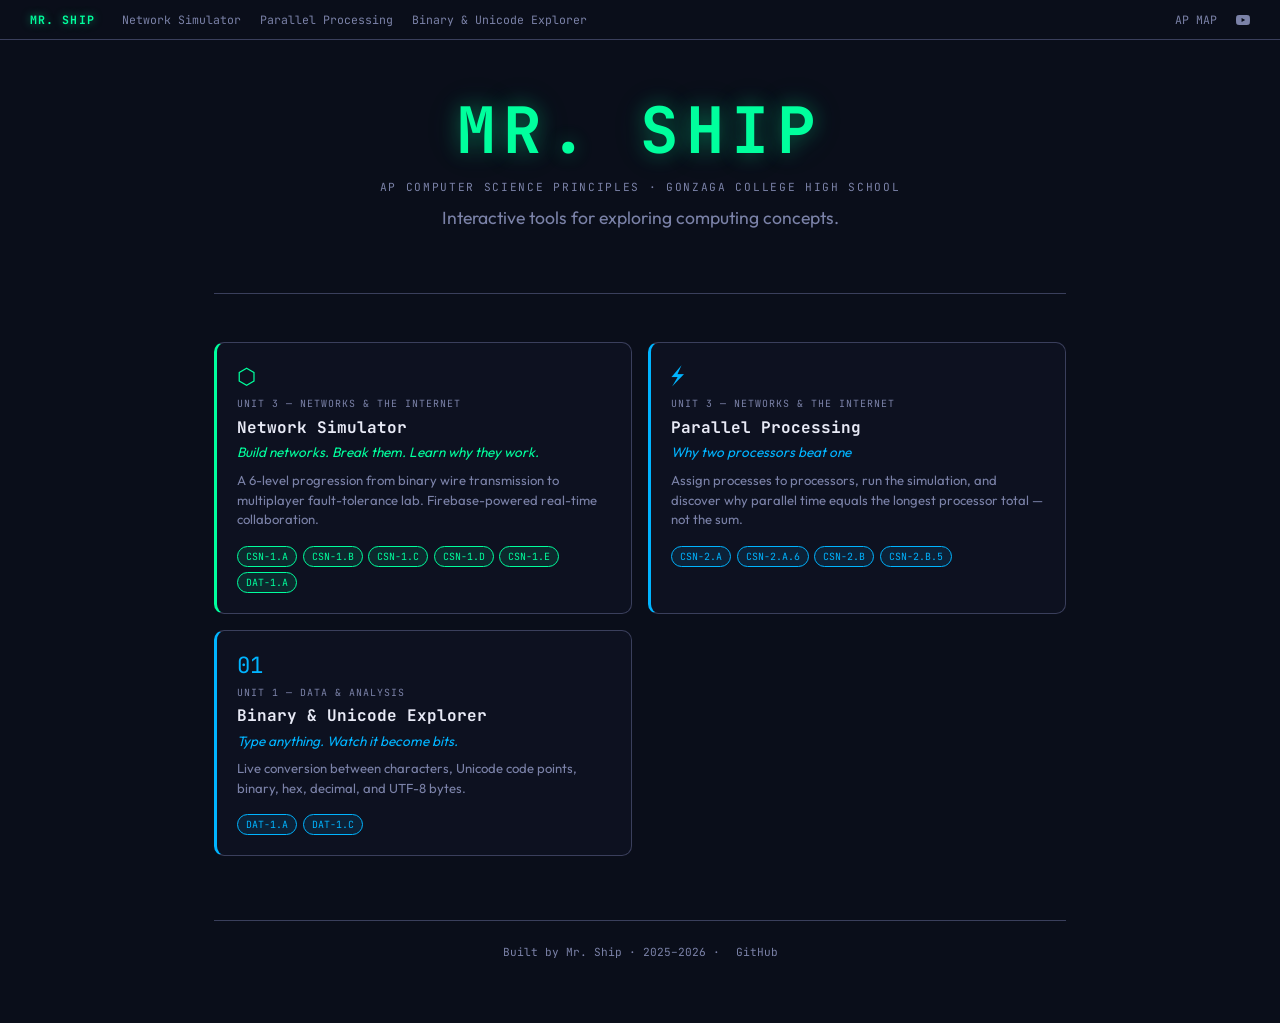
==== commit d6bbc553: "Add parallel processing simulator with styles and integration - Created app.css for styling the para" ====
--- a/index.html
+++ b/index.html
@@ -13,7 +13,7 @@
   <main>
     <header class="hub-header">
       <h1>MR. SHIP</h1>
-      <div class="hub-byline">AP Computer Science Principles · Gonzaga Preparatory School</div>
+      <div class="hub-byline">AP Computer Science Principles · Gonzaga College High School</div>
       <p class="hub-tagline">Interactive tools for exploring computing concepts.</p>
     </header>
 
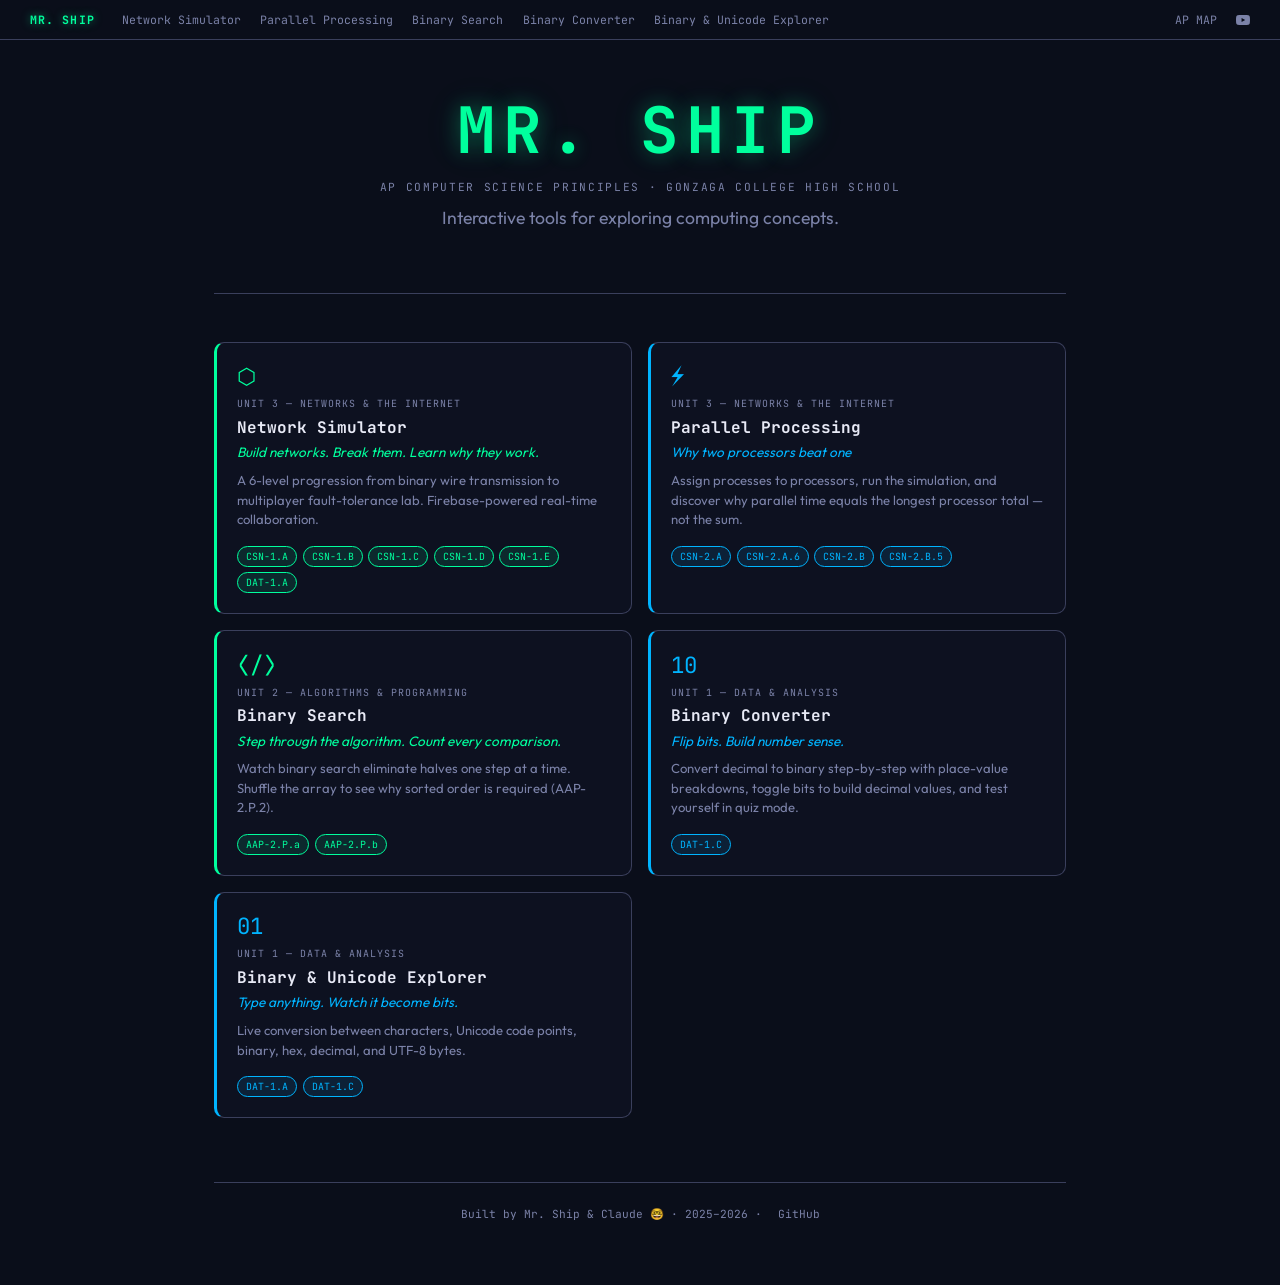
==== commit a69054aa: "feat: add binary search and binary converter tools with descriptions and tags" ====
--- a/index.html
+++ b/index.html
@@ -4,6 +4,7 @@
   <meta charset="UTF-8" />
   <meta name="viewport" content="width=device-width, initial-scale=1" />
   <title>MR. SHIP — AP CSP Tools</title>
+  <link rel="icon" type="image/x-icon" href="/ascii/favicon.ico">
   <link rel="preconnect" href="https://fonts.googleapis.com" />
   <link rel="preconnect" href="https://fonts.gstatic.com" crossorigin />
   <link href="https://fonts.googleapis.com/css2?family=JetBrains+Mono:wght@400;700&family=Outfit:wght@400;600;700&display=swap" rel="stylesheet" />
@@ -22,7 +23,7 @@
     </section>
 
     <footer class="hub-footer">
-      Built by Mr. Ship &middot; 2025–2026
+      Built by Mr. Ship & Claude 🤓 &middot; 2025–2026
       &middot; <a href="https://github.com/amdg-shipley/networks" style="color:var(--muted)">GitHub</a>
     </footer>
   </main>
